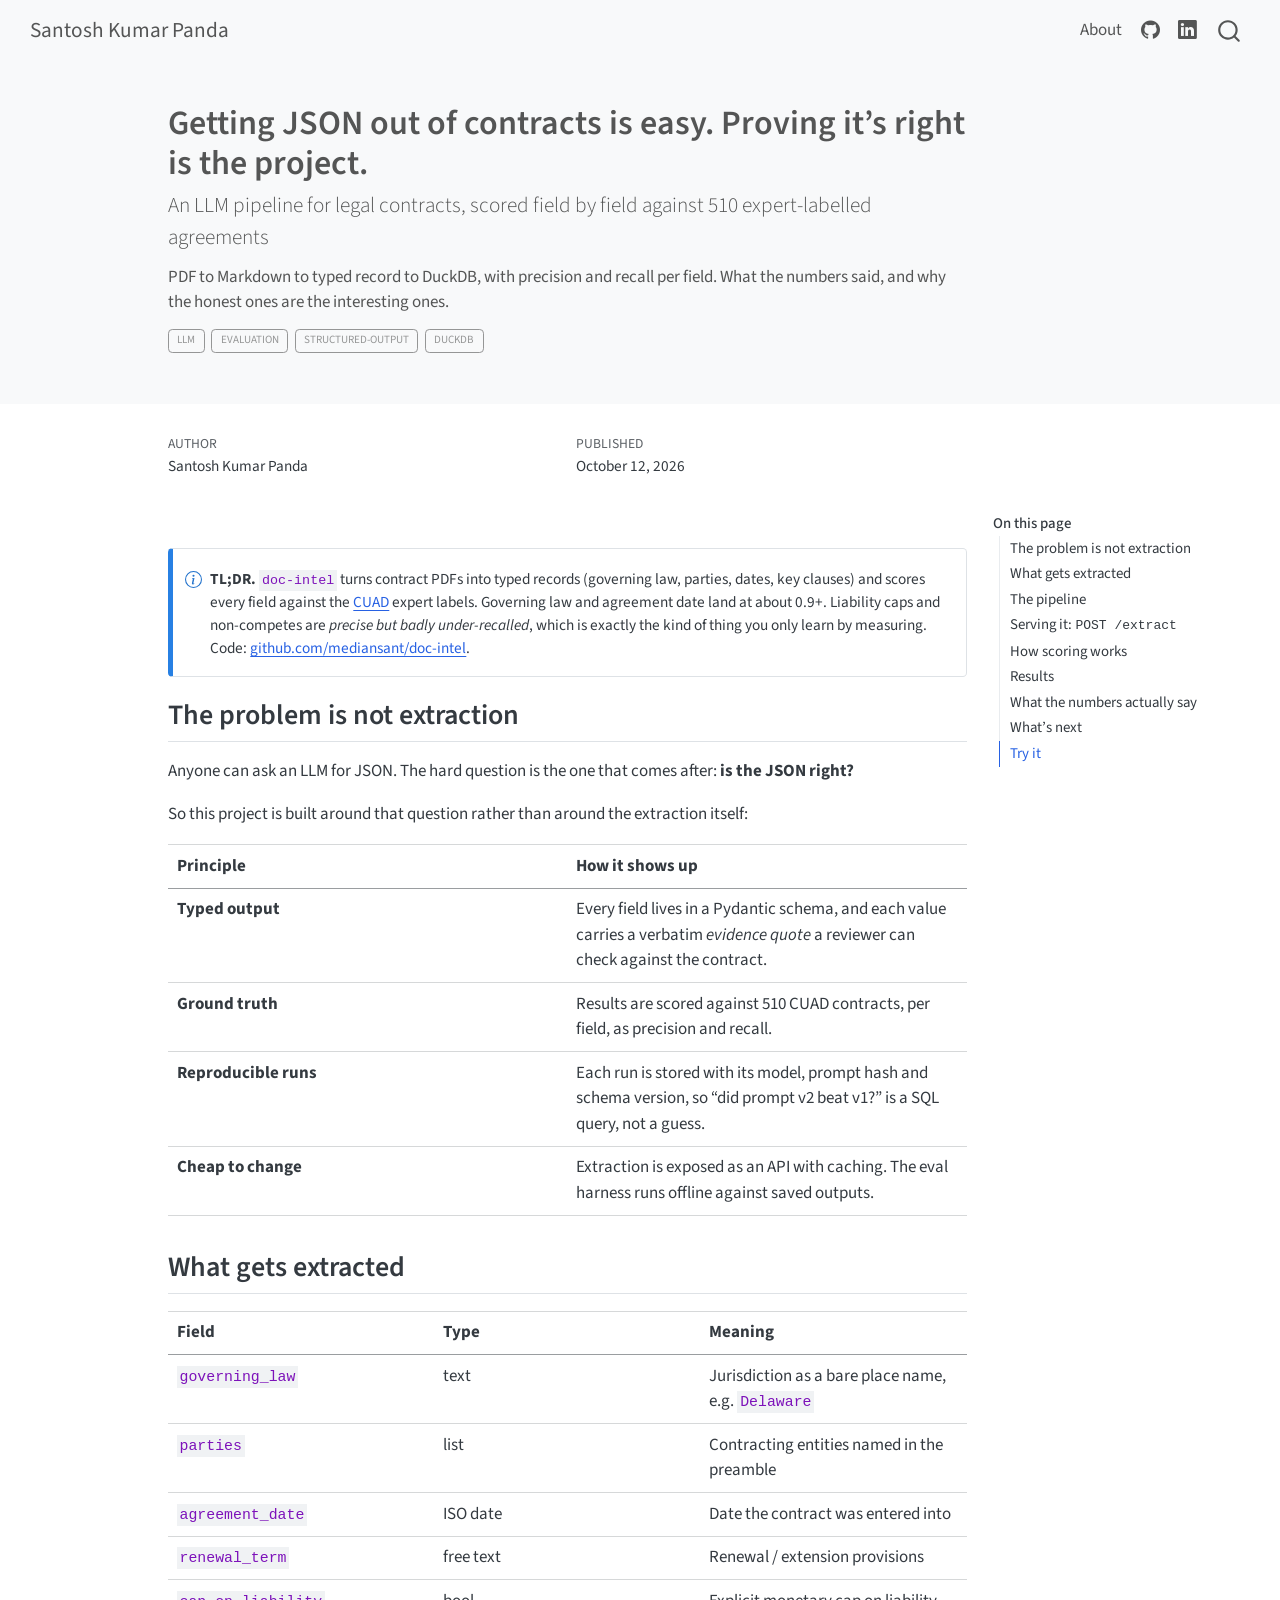
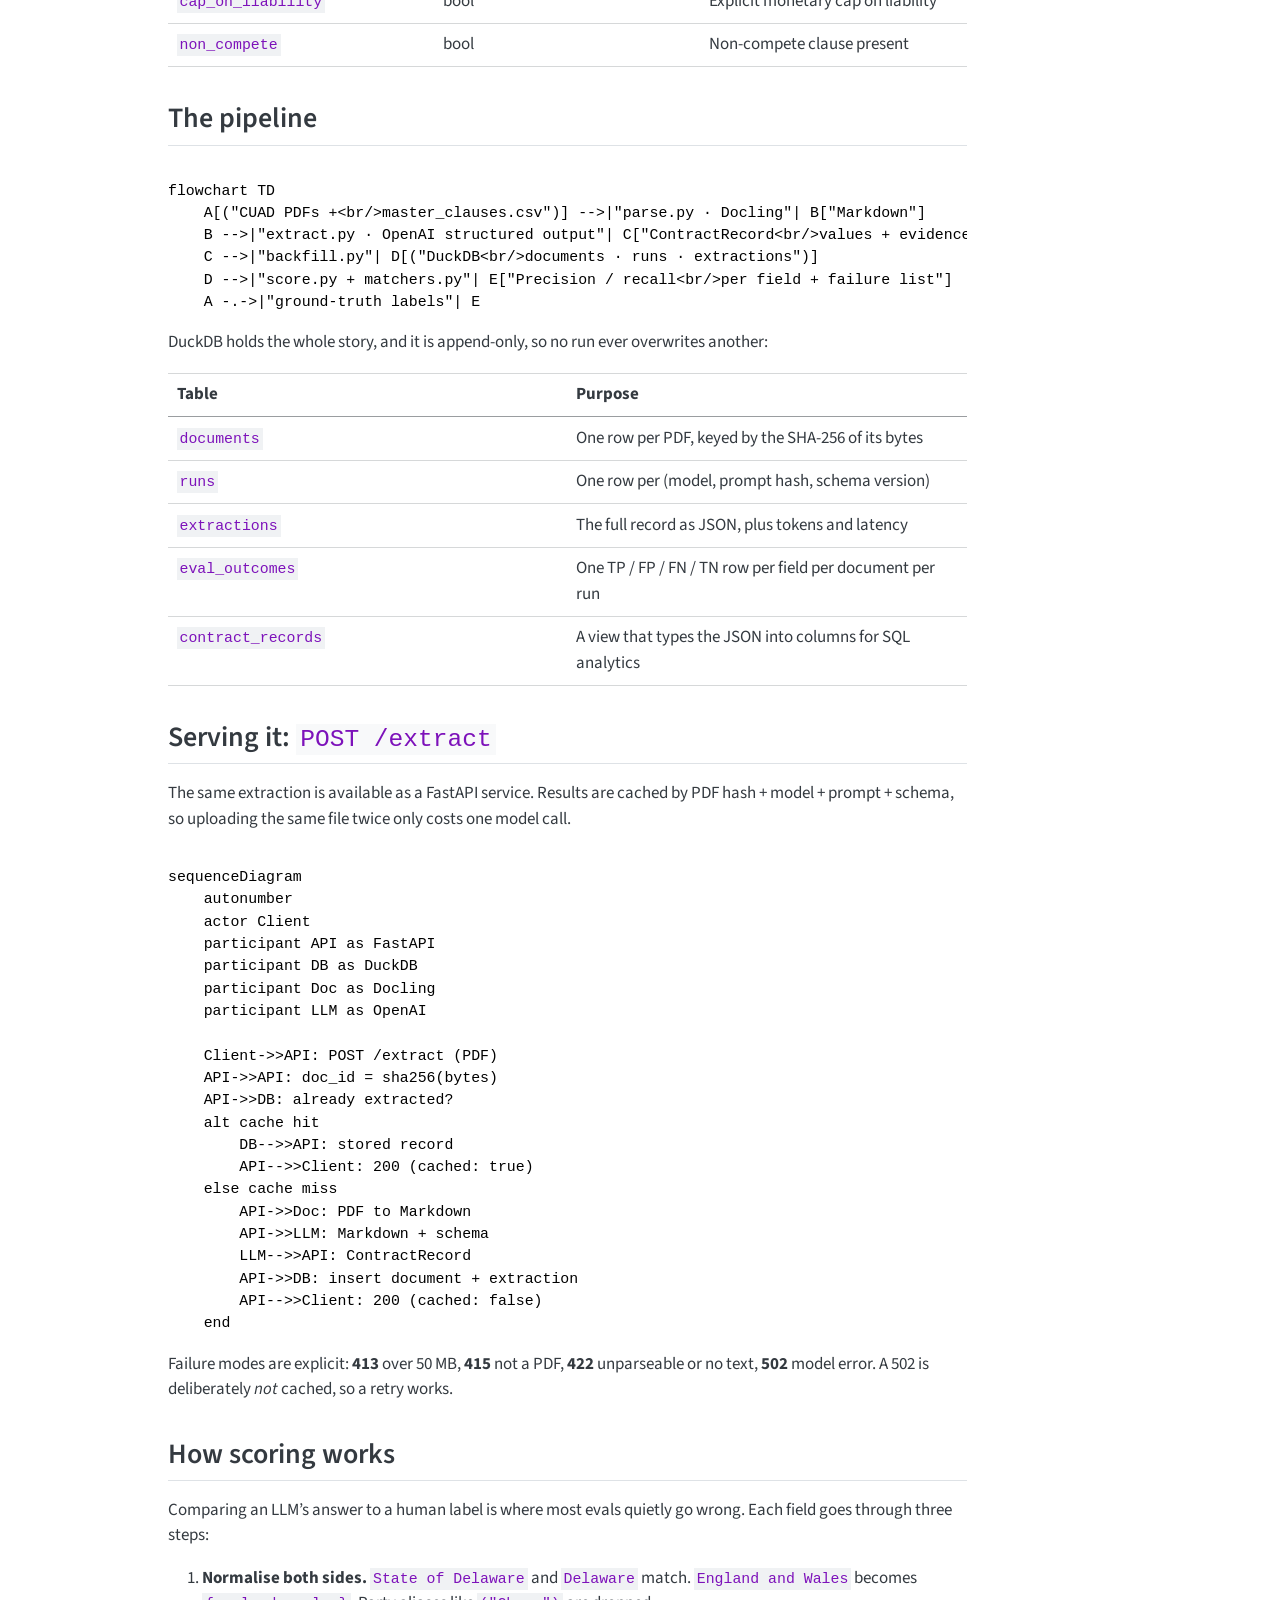
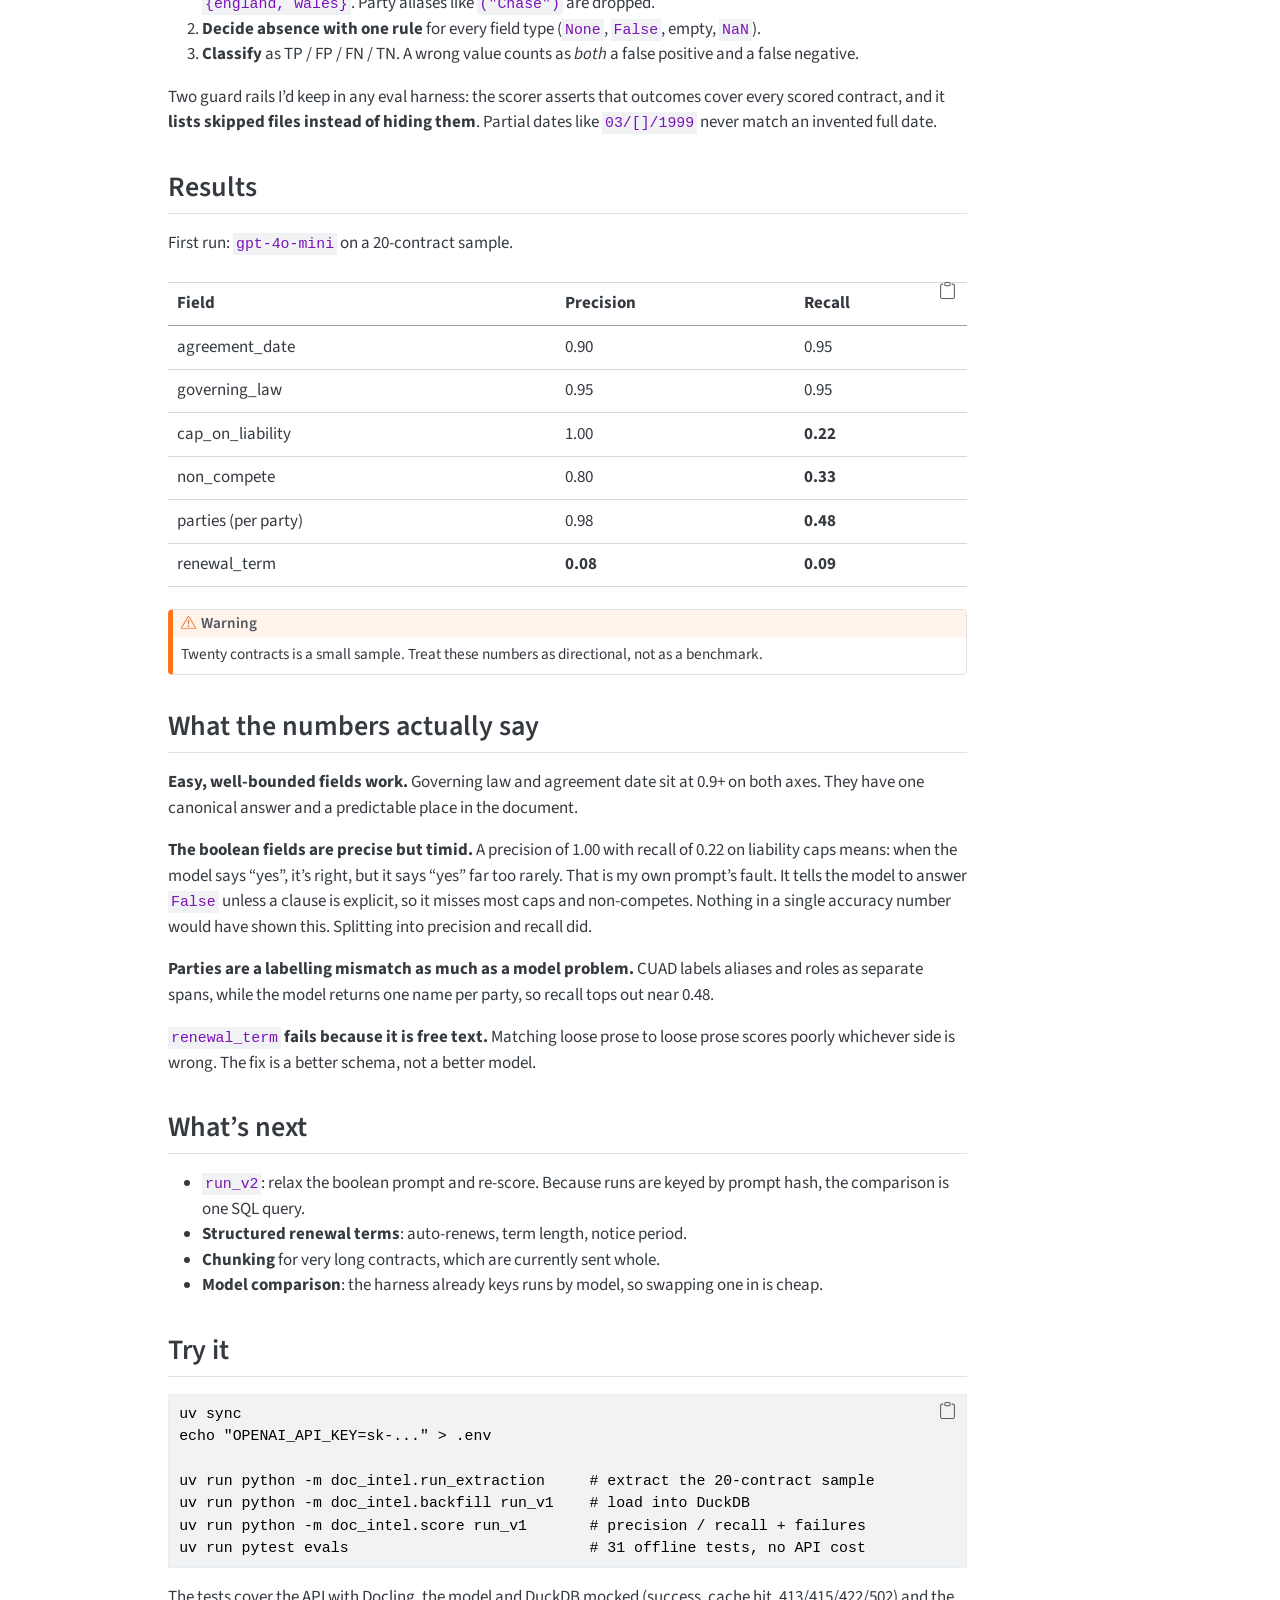
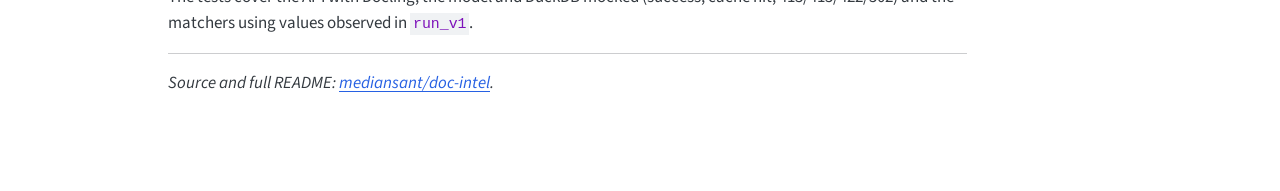
==== posts/doc-intel-contract-extraction/index.html @ 03c17d7b "Built site for gh-pages" ====
<!DOCTYPE html>
<html xmlns="http://www.w3.org/1999/xhtml" lang="en" xml:lang="en"><head>

<meta charset="utf-8">
<meta name="generator" content="quarto-1.10.19">

<meta name="viewport" content="width=device-width, initial-scale=1.0, user-scalable=yes">

<meta name="author" content="Santosh Kumar Panda">
<meta name="dcterms.date" content="2026-10-12">
<meta name="description" content="PDF to Markdown to typed record to DuckDB, with precision and recall per field. What the numbers said, and why the honest ones are the interesting ones.">

<title>Getting JSON out of contracts is easy. Proving it’s right is the project. – Santosh Kumar Panda</title>
<style>
/* Default styles provided by pandoc.
** See https://pandoc.org/MANUAL.html#variables-for-html for config info.
*/
span.smallcaps{font-variant: small-caps;}
div.columns{display: flex; gap: 1.5em;}
div.column{flex: auto;}
@media screen {
div.columns{gap: min(4vw, 1.5em);}
div.column{overflow-x: auto;}
}
div.hanging-indent{margin-left: 1.5em; text-indent: -1.5em;}
ul.task-list{list-style: none;}
ul.task-list li input[type="checkbox"] {
  width: 0.8em;
  margin: 0 0.8em 0.2em -1em; /* quarto-specific, see https://github.com/quarto-dev/quarto-cli/issues/4556 */ 
  vertical-align: middle;
}
/* CSS for syntax highlighting */
html { -webkit-text-size-adjust: 100%; }
pre > code.sourceCode { white-space: pre; position: relative; }
pre > code.sourceCode > span { display: inline-block; line-height: 1.25; }
pre > code.sourceCode > span:empty { height: 1.2em; }
.sourceCode { overflow: visible; }
code.sourceCode > span { color: inherit; text-decoration: inherit; }
div.sourceCode { margin: 1em 0; }
pre.sourceCode { margin: 0; }
@media screen {
div.sourceCode { overflow: auto; }
}
@media print {
pre > code.sourceCode { white-space: pre-wrap; }
pre > code.sourceCode > span { text-indent: -5em; padding-left: 5em; }
}
pre.numberSource code
  { counter-reset: source-line 0; }
pre.numberSource code > span
  { position: relative; left: -4em; counter-increment: source-line; }
pre.numberSource code > span > a:first-child::before
  { content: counter(source-line);
    position: relative; left: -1em; text-align: right; vertical-align: baseline;
    border: none; display: inline-block;
    -webkit-touch-callout: none; -webkit-user-select: none;
    -khtml-user-select: none; -moz-user-select: none;
    -ms-user-select: none; user-select: none;
    padding: 0 4px; width: 4em;
  }
pre.numberSource { margin-left: 3em;  padding-left: 4px; }
div.sourceCode
  {   }
@media screen {
pre > code.sourceCode > span > a:first-child::before { text-decoration: underline; }
}
</style>


<script src="../../site_libs/quarto-nav/quarto-nav.js"></script>
<script src="../../site_libs/quarto-nav/headroom.min.js"></script>
<script src="../../site_libs/clipboard/clipboard.min.js"></script>
<script src="../../site_libs/quarto-search/autocomplete.umd.js"></script>
<script src="../../site_libs/quarto-search/fuse.min.js"></script>
<script src="../../site_libs/quarto-search/quarto-search.js"></script>
<meta name="quarto:offset" content="../../">
<script src="../../site_libs/quarto-html/quarto.js" type="module"></script>
<script src="../../site_libs/quarto-html/tabsets/tabsets.js" type="module"></script>
<script src="../../site_libs/quarto-html/popper.min.js"></script>
<script src="../../site_libs/quarto-html/tippy.umd.min.js"></script>
<script src="../../site_libs/quarto-html/anchor.min.js"></script>
<link href="../../site_libs/quarto-html/tippy.css" rel="stylesheet">
<link href="../../site_libs/quarto-html/quarto-syntax-highlighting-bf27225e3a48a9273f3daa8f8e829971.css" rel="stylesheet" id="quarto-text-highlighting-styles">
<script src="../../site_libs/bootstrap/bootstrap.min.js"></script>
<link href="../../site_libs/bootstrap/bootstrap-icons.css" rel="stylesheet">
<link href="../../site_libs/bootstrap/bootstrap-f6e81f4864cb6d8b696b855696ff1c11.min.css" rel="stylesheet" append-hash="true" id="quarto-bootstrap" data-mode="light">
<script id="quarto-search-options" type="application/json">{
  "location": "navbar",
  "copy-button": false,
  "collapse-after": 3,
  "panel-placement": "end",
  "type": "overlay",
  "limit": 50,
  "keyboard-shortcut": [
    "f",
    "/",
    "s"
  ],
  "show-item-context": false,
  "language": {
    "search-no-results-text": "No results",
    "search-matching-documents-text": "matching documents",
    "search-copy-link-title": "Copy link to search",
    "search-hide-matches-text": "Hide additional matches",
    "search-more-match-text": "more match in this document",
    "search-more-matches-text": "more matches in this document",
    "search-clear-button-title": "Clear",
    "search-text-placeholder": "",
    "search-detached-cancel-button-title": "Cancel",
    "search-submit-button-title": "Submit",
    "search-label": "Search"
  }
}</script>
<script type="module" src="../../site_libs/quarto-ojs/quarto-ojs-runtime.js"></script>
<link href="../../site_libs/quarto-ojs/quarto-ojs.css" rel="stylesheet">
<script src="../../site_libs/quarto-diagram/mermaid.min.js"></script>
<script src="../../site_libs/quarto-diagram/mermaid-init.js"></script>
<link href="../../site_libs/quarto-diagram/mermaid.css" rel="stylesheet">


<link rel="stylesheet" href="../../styles.css">
<meta property="og:title" content="Getting JSON out of contracts is easy. Proving it’s right is the project. – Santosh Kumar Panda">
<meta property="og:description" content="PDF to Markdown to typed record to DuckDB, with precision and recall per field. What the numbers said, and why the honest ones are the interesting ones.">
<meta property="og:site_name" content="Santosh Kumar Panda">
</head>

<body class="nav-fixed quarto-light">

<div id="quarto-search-results"></div>
  <header id="quarto-header" class="headroom fixed-top quarto-banner">
    <nav class="navbar navbar-expand-lg " data-bs-theme="dark">
      <div class="navbar-container container-fluid">
      <div class="navbar-brand-container mx-auto">
    <a class="navbar-brand" href="../../index.html">
    <span class="navbar-title">Santosh Kumar Panda</span>
    </a>
  </div>
            <div id="quarto-search" class="" title="Search"></div>
          <button class="navbar-toggler" type="button" data-bs-toggle="collapse" data-bs-target="#navbarCollapse" aria-controls="navbarCollapse" role="menu" aria-expanded="false" aria-label="Toggle navigation" onclick="if (window.quartoToggleHeadroom) { window.quartoToggleHeadroom(); }">
  <span class="navbar-toggler-icon"></span>
</button>
          <div class="collapse navbar-collapse" id="navbarCollapse">
            <ul class="navbar-nav navbar-nav-scroll ms-auto">
  <li class="nav-item">
    <a class="nav-link" href="../../about.html"> 
<span class="menu-text">About</span></a>
  </li>  
  <li class="nav-item compact">
    <a class="nav-link" href="https://github.com/mediansant"> <i class="bi bi-github" role="img">
</i> 
<span class="menu-text"></span></a>
  </li>  
  <li class="nav-item compact">
    <a class="nav-link" href="https://www.linkedin.com/in/santosh015"> <i class="bi bi-linkedin" role="img">
</i> 
<span class="menu-text"></span></a>
  </li>  
</ul>
          </div> <!-- /navcollapse -->
            <div class="quarto-navbar-tools">
</div>
      </div> <!-- /container-fluid -->
    </nav>
</header>
<!-- content -->
<header id="title-block-header" class="quarto-title-block default page-columns page-full">
  <div class="quarto-title-banner page-columns page-full">
    <div class="quarto-title column-body">
      <h1 class="title">Getting JSON out of contracts is easy. Proving it’s right is the project.</h1>
            <p class="subtitle lead">An LLM pipeline for legal contracts, scored field by field against 510 expert-labelled agreements</p>
                  <div>
        <div class="description">
          PDF to Markdown to typed record to DuckDB, with precision and recall per field. What the numbers said, and why the honest ones are the interesting ones.
        </div>
      </div>
                          <div class="quarto-categories">
                <div class="quarto-category">LLM</div>
                <div class="quarto-category">evaluation</div>
                <div class="quarto-category">structured-output</div>
                <div class="quarto-category">DuckDB</div>
              </div>
                  </div>
  </div>
    
  
  <div class="quarto-title-meta">

      <div>
      <div class="quarto-title-meta-heading">Author</div>
      <div class="quarto-title-meta-contents">
               <p>Santosh Kumar Panda </p>
            </div>
    </div>
      
      <div>
      <div class="quarto-title-meta-heading">Published</div>
      <div class="quarto-title-meta-contents">
        <p class="date">October 12, 2026</p>
      </div>
    </div>
    
      
    </div>
    
  
  </header><div id="quarto-content" class="quarto-container page-columns page-rows-contents page-layout-article page-navbar">
<!-- sidebar -->
<!-- margin-sidebar -->
    <div id="quarto-margin-sidebar" class="sidebar margin-sidebar">
        <nav id="TOC" role="doc-toc" class="toc-active">
    <h2 id="toc-title">On this page</h2>
   
  <ul class="collapse">
  <li><a href="#the-problem-is-not-extraction" id="toc-the-problem-is-not-extraction" class="nav-link active" data-scroll-target="#the-problem-is-not-extraction">The problem is not extraction</a></li>
  <li><a href="#what-gets-extracted" id="toc-what-gets-extracted" class="nav-link" data-scroll-target="#what-gets-extracted">What gets extracted</a></li>
  <li><a href="#the-pipeline" id="toc-the-pipeline" class="nav-link" data-scroll-target="#the-pipeline">The pipeline</a></li>
  <li><a href="#serving-it-post-extract" id="toc-serving-it-post-extract" class="nav-link" data-scroll-target="#serving-it-post-extract">Serving it: <code>POST /extract</code></a></li>
  <li><a href="#how-scoring-works" id="toc-how-scoring-works" class="nav-link" data-scroll-target="#how-scoring-works">How scoring works</a></li>
  <li><a href="#results" id="toc-results" class="nav-link" data-scroll-target="#results">Results</a></li>
  <li><a href="#what-the-numbers-actually-say" id="toc-what-the-numbers-actually-say" class="nav-link" data-scroll-target="#what-the-numbers-actually-say">What the numbers actually say</a></li>
  <li><a href="#whats-next" id="toc-whats-next" class="nav-link" data-scroll-target="#whats-next">What’s next</a></li>
  <li><a href="#try-it" id="toc-try-it" class="nav-link" data-scroll-target="#try-it">Try it</a></li>
  </ul>
</nav>
    </div>
<!-- main -->
<main class="content quarto-banner-title-block" id="quarto-document-content">





<div class="callout callout-style-simple callout-note">
<div class="callout-body d-flex">
<div class="callout-icon-container">
<i class="callout-icon"></i>
</div>
<div class="callout-body-container">
<p><strong>TL;DR.</strong> <code>doc-intel</code> turns contract PDFs into typed records (governing law, parties, dates, key clauses) and scores every field against the <a href="https://www.atticusprojectai.org/cuad">CUAD</a> expert labels. Governing law and agreement date land at about 0.9+. Liability caps and non-competes are <em>precise but badly under-recalled</em>, which is exactly the kind of thing you only learn by measuring. Code: <a href="https://github.com/mediansant/doc-intel">github.com/mediansant/doc-intel</a>.</p>
</div>
</div>
</div>
<section id="the-problem-is-not-extraction" class="level2">
<h2 class="anchored" data-anchor-id="the-problem-is-not-extraction">The problem is not extraction</h2>
<p>Anyone can ask an LLM for JSON. The hard question is the one that comes after: <strong>is the JSON right?</strong></p>
<p>So this project is built around that question rather than around the extraction itself:</p>
<table class="caption-top table">
<colgroup>
<col style="width: 50%">
<col style="width: 50%">
</colgroup>
<thead>
<tr class="header">
<th>Principle</th>
<th>How it shows up</th>
</tr>
</thead>
<tbody>
<tr class="odd">
<td><strong>Typed output</strong></td>
<td>Every field lives in a Pydantic schema, and each value carries a verbatim <em>evidence quote</em> a reviewer can check against the contract.</td>
</tr>
<tr class="even">
<td><strong>Ground truth</strong></td>
<td>Results are scored against 510 CUAD contracts, per field, as precision and recall.</td>
</tr>
<tr class="odd">
<td><strong>Reproducible runs</strong></td>
<td>Each run is stored with its model, prompt hash and schema version, so “did prompt v2 beat v1?” is a SQL query, not a guess.</td>
</tr>
<tr class="even">
<td><strong>Cheap to change</strong></td>
<td>Extraction is exposed as an API with caching. The eval harness runs offline against saved outputs.</td>
</tr>
</tbody>
</table>
</section>
<section id="what-gets-extracted" class="level2">
<h2 class="anchored" data-anchor-id="what-gets-extracted">What gets extracted</h2>
<table class="caption-top table">
<colgroup>
<col style="width: 33%">
<col style="width: 33%">
<col style="width: 33%">
</colgroup>
<thead>
<tr class="header">
<th>Field</th>
<th>Type</th>
<th>Meaning</th>
</tr>
</thead>
<tbody>
<tr class="odd">
<td><code>governing_law</code></td>
<td>text</td>
<td>Jurisdiction as a bare place name, e.g.&nbsp;<code>Delaware</code></td>
</tr>
<tr class="even">
<td><code>parties</code></td>
<td>list</td>
<td>Contracting entities named in the preamble</td>
</tr>
<tr class="odd">
<td><code>agreement_date</code></td>
<td>ISO date</td>
<td>Date the contract was entered into</td>
</tr>
<tr class="even">
<td><code>renewal_term</code></td>
<td>free text</td>
<td>Renewal / extension provisions</td>
</tr>
<tr class="odd">
<td><code>cap_on_liability</code></td>
<td>bool</td>
<td>Explicit monetary cap on liability</td>
</tr>
<tr class="even">
<td><code>non_compete</code></td>
<td>bool</td>
<td>Non-compete clause present</td>
</tr>
</tbody>
</table>
</section>
<section id="the-pipeline" class="level2">
<h2 class="anchored" data-anchor-id="the-pipeline">The pipeline</h2>
<div class="cell" data-layout-align="default">
<div class="cell-output-display">
<div>
<p></p><figure class="figure"><p></p>
<div>
<pre class="mermaid mermaid-js">flowchart TD
    A[("CUAD PDFs +&lt;br/&gt;master_clauses.csv")] --&gt;|"parse.py · Docling"| B["Markdown"]
    B --&gt;|"extract.py · OpenAI structured output"| C["ContractRecord&lt;br/&gt;values + evidence"]
    C --&gt;|"backfill.py"| D[("DuckDB&lt;br/&gt;documents · runs · extractions")]
    D --&gt;|"score.py + matchers.py"| E["Precision / recall&lt;br/&gt;per field + failure list"]
    A -.-&gt;|"ground-truth labels"| E
</pre>
</div>
<p></p></figure><p></p>
</div>
</div>
</div>
<p>DuckDB holds the whole story, and it is append-only, so no run ever overwrites another:</p>
<table class="caption-top table">
<colgroup>
<col style="width: 50%">
<col style="width: 50%">
</colgroup>
<thead>
<tr class="header">
<th>Table</th>
<th>Purpose</th>
</tr>
</thead>
<tbody>
<tr class="odd">
<td><code>documents</code></td>
<td>One row per PDF, keyed by the SHA-256 of its bytes</td>
</tr>
<tr class="even">
<td><code>runs</code></td>
<td>One row per (model, prompt hash, schema version)</td>
</tr>
<tr class="odd">
<td><code>extractions</code></td>
<td>The full record as JSON, plus tokens and latency</td>
</tr>
<tr class="even">
<td><code>eval_outcomes</code></td>
<td>One TP / FP / FN / TN row per field per document per run</td>
</tr>
<tr class="odd">
<td><code>contract_records</code></td>
<td>A view that types the JSON into columns for SQL analytics</td>
</tr>
</tbody>
</table>
</section>
<section id="serving-it-post-extract" class="level2">
<h2 class="anchored" data-anchor-id="serving-it-post-extract">Serving it: <code>POST /extract</code></h2>
<p>The same extraction is available as a FastAPI service. Results are cached by PDF hash + model + prompt + schema, so uploading the same file twice only costs one model call.</p>
<div class="cell" data-layout-align="default">
<div class="cell-output-display">
<div>
<p></p><figure class="figure"><p></p>
<div>
<pre class="mermaid mermaid-js">sequenceDiagram
    autonumber
    actor Client
    participant API as FastAPI
    participant DB as DuckDB
    participant Doc as Docling
    participant LLM as OpenAI

    Client-&gt;&gt;API: POST /extract (PDF)
    API-&gt;&gt;API: doc_id = sha256(bytes)
    API-&gt;&gt;DB: already extracted?
    alt cache hit
        DB--&gt;&gt;API: stored record
        API--&gt;&gt;Client: 200 (cached: true)
    else cache miss
        API-&gt;&gt;Doc: PDF to Markdown
        API-&gt;&gt;LLM: Markdown + schema
        LLM--&gt;&gt;API: ContractRecord
        API-&gt;&gt;DB: insert document + extraction
        API--&gt;&gt;Client: 200 (cached: false)
    end
</pre>
</div>
<p></p></figure><p></p>
</div>
</div>
</div>
<p>Failure modes are explicit: <strong>413</strong> over 50 MB, <strong>415</strong> not a PDF, <strong>422</strong> unparseable or no text, <strong>502</strong> model error. A 502 is deliberately <em>not</em> cached, so a retry works.</p>
</section>
<section id="how-scoring-works" class="level2">
<h2 class="anchored" data-anchor-id="how-scoring-works">How scoring works</h2>
<p>Comparing an LLM’s answer to a human label is where most evals quietly go wrong. Each field goes through three steps:</p>
<ol type="1">
<li><strong>Normalise both sides.</strong> <code>State of Delaware</code> and <code>Delaware</code> match. <code>England and Wales</code> becomes <code>{england, wales}</code>. Party aliases like <code>("Chase")</code> are dropped.</li>
<li><strong>Decide absence with one rule</strong> for every field type (<code>None</code>, <code>False</code>, empty, <code>NaN</code>).</li>
<li><strong>Classify</strong> as TP / FP / FN / TN. A wrong value counts as <em>both</em> a false positive and a false negative.</li>
</ol>
<p>Two guard rails I’d keep in any eval harness: the scorer asserts that outcomes cover every scored contract, and it <strong>lists skipped files instead of hiding them</strong>. Partial dates like <code>03/[]/1999</code> never match an invented full date.</p>
</section>
<section id="results" class="level2">
<h2 class="anchored" data-anchor-id="results">Results</h2>
<p>First run: <code>gpt-4o-mini</code> on a 20-contract sample.</p>
<div class="cell">
<div class="code-copy-outer-scaffold"><div class="sourceCode cell-code hidden" id="cb1" data-startfrom="107" data-source-offset="-0"><pre class="sourceCode js code-with-copy"><code class="sourceCode javascript" style="counter-reset: source-line 106;"><span id="cb1-107"><a href="#cb1-107" aria-hidden="true" tabindex="-1"></a>data <span class="op">=</span> [</span>
<span id="cb1-108"><a href="#cb1-108" aria-hidden="true" tabindex="-1"></a>  {<span class="dt">field</span><span class="op">:</span> <span class="st">"agreement_date"</span><span class="op">,</span> <span class="dt">metric</span><span class="op">:</span> <span class="st">"Precision"</span><span class="op">,</span> <span class="dt">value</span><span class="op">:</span> <span class="fl">0.90</span>}<span class="op">,</span></span>
<span id="cb1-109"><a href="#cb1-109" aria-hidden="true" tabindex="-1"></a>  {<span class="dt">field</span><span class="op">:</span> <span class="st">"agreement_date"</span><span class="op">,</span> <span class="dt">metric</span><span class="op">:</span> <span class="st">"Recall"</span><span class="op">,</span> <span class="dt">value</span><span class="op">:</span> <span class="fl">0.95</span>}<span class="op">,</span></span>
<span id="cb1-110"><a href="#cb1-110" aria-hidden="true" tabindex="-1"></a>  {<span class="dt">field</span><span class="op">:</span> <span class="st">"governing_law"</span><span class="op">,</span> <span class="dt">metric</span><span class="op">:</span> <span class="st">"Precision"</span><span class="op">,</span> <span class="dt">value</span><span class="op">:</span> <span class="fl">0.95</span>}<span class="op">,</span></span>
<span id="cb1-111"><a href="#cb1-111" aria-hidden="true" tabindex="-1"></a>  {<span class="dt">field</span><span class="op">:</span> <span class="st">"governing_law"</span><span class="op">,</span> <span class="dt">metric</span><span class="op">:</span> <span class="st">"Recall"</span><span class="op">,</span> <span class="dt">value</span><span class="op">:</span> <span class="fl">0.95</span>}<span class="op">,</span></span>
<span id="cb1-112"><a href="#cb1-112" aria-hidden="true" tabindex="-1"></a>  {<span class="dt">field</span><span class="op">:</span> <span class="st">"cap_on_liability"</span><span class="op">,</span> <span class="dt">metric</span><span class="op">:</span> <span class="st">"Precision"</span><span class="op">,</span> <span class="dt">value</span><span class="op">:</span> <span class="fl">1.00</span>}<span class="op">,</span></span>
<span id="cb1-113"><a href="#cb1-113" aria-hidden="true" tabindex="-1"></a>  {<span class="dt">field</span><span class="op">:</span> <span class="st">"cap_on_liability"</span><span class="op">,</span> <span class="dt">metric</span><span class="op">:</span> <span class="st">"Recall"</span><span class="op">,</span> <span class="dt">value</span><span class="op">:</span> <span class="fl">0.22</span>}<span class="op">,</span></span>
<span id="cb1-114"><a href="#cb1-114" aria-hidden="true" tabindex="-1"></a>  {<span class="dt">field</span><span class="op">:</span> <span class="st">"non_compete"</span><span class="op">,</span> <span class="dt">metric</span><span class="op">:</span> <span class="st">"Precision"</span><span class="op">,</span> <span class="dt">value</span><span class="op">:</span> <span class="fl">0.80</span>}<span class="op">,</span></span>
<span id="cb1-115"><a href="#cb1-115" aria-hidden="true" tabindex="-1"></a>  {<span class="dt">field</span><span class="op">:</span> <span class="st">"non_compete"</span><span class="op">,</span> <span class="dt">metric</span><span class="op">:</span> <span class="st">"Recall"</span><span class="op">,</span> <span class="dt">value</span><span class="op">:</span> <span class="fl">0.33</span>}<span class="op">,</span></span>
<span id="cb1-116"><a href="#cb1-116" aria-hidden="true" tabindex="-1"></a>  {<span class="dt">field</span><span class="op">:</span> <span class="st">"parties (per party)"</span><span class="op">,</span> <span class="dt">metric</span><span class="op">:</span> <span class="st">"Precision"</span><span class="op">,</span> <span class="dt">value</span><span class="op">:</span> <span class="fl">0.98</span>}<span class="op">,</span></span>
<span id="cb1-117"><a href="#cb1-117" aria-hidden="true" tabindex="-1"></a>  {<span class="dt">field</span><span class="op">:</span> <span class="st">"parties (per party)"</span><span class="op">,</span> <span class="dt">metric</span><span class="op">:</span> <span class="st">"Recall"</span><span class="op">,</span> <span class="dt">value</span><span class="op">:</span> <span class="fl">0.48</span>}<span class="op">,</span></span>
<span id="cb1-118"><a href="#cb1-118" aria-hidden="true" tabindex="-1"></a>  {<span class="dt">field</span><span class="op">:</span> <span class="st">"renewal_term"</span><span class="op">,</span> <span class="dt">metric</span><span class="op">:</span> <span class="st">"Precision"</span><span class="op">,</span> <span class="dt">value</span><span class="op">:</span> <span class="fl">0.08</span>}<span class="op">,</span></span>
<span id="cb1-119"><a href="#cb1-119" aria-hidden="true" tabindex="-1"></a>  {<span class="dt">field</span><span class="op">:</span> <span class="st">"renewal_term"</span><span class="op">,</span> <span class="dt">metric</span><span class="op">:</span> <span class="st">"Recall"</span><span class="op">,</span> <span class="dt">value</span><span class="op">:</span> <span class="fl">0.09</span>}</span>
<span id="cb1-120"><a href="#cb1-120" aria-hidden="true" tabindex="-1"></a>]</span>
<span id="cb1-121"><a href="#cb1-121" aria-hidden="true" tabindex="-1"></a>Plot<span class="op">.</span><span class="fu">plot</span>({</span>
<span id="cb1-122"><a href="#cb1-122" aria-hidden="true" tabindex="-1"></a>  <span class="dt">marginLeft</span><span class="op">:</span> <span class="dv">130</span><span class="op">,</span></span>
<span id="cb1-123"><a href="#cb1-123" aria-hidden="true" tabindex="-1"></a>  <span class="dt">x</span><span class="op">:</span> {<span class="dt">domain</span><span class="op">:</span> [<span class="dv">0</span><span class="op">,</span> <span class="dv">1</span>]<span class="op">,</span> <span class="dt">grid</span><span class="op">:</span> <span class="kw">true</span><span class="op">,</span> <span class="dt">label</span><span class="op">:</span> <span class="st">"score"</span>}<span class="op">,</span></span>
<span id="cb1-124"><a href="#cb1-124" aria-hidden="true" tabindex="-1"></a>  <span class="dt">y</span><span class="op">:</span> {<span class="dt">label</span><span class="op">:</span> <span class="kw">null</span>}<span class="op">,</span></span>
<span id="cb1-125"><a href="#cb1-125" aria-hidden="true" tabindex="-1"></a>  <span class="dt">fy</span><span class="op">:</span> {<span class="dt">label</span><span class="op">:</span> <span class="kw">null</span><span class="op">,</span> <span class="dt">domain</span><span class="op">:</span> [<span class="op">...</span><span class="kw">new</span> <span class="bu">Set</span>(data<span class="op">.</span><span class="fu">map</span>(d <span class="kw">=&gt;</span> d<span class="op">.</span><span class="at">field</span>))]}<span class="op">,</span></span>
<span id="cb1-126"><a href="#cb1-126" aria-hidden="true" tabindex="-1"></a>  <span class="dt">color</span><span class="op">:</span> {<span class="dt">legend</span><span class="op">:</span> <span class="kw">true</span><span class="op">,</span> <span class="dt">domain</span><span class="op">:</span> [<span class="st">"Precision"</span><span class="op">,</span> <span class="st">"Recall"</span>]<span class="op">,</span> <span class="dt">range</span><span class="op">:</span> [<span class="st">"#1f6feb"</span><span class="op">,</span> <span class="st">"#f0883e"</span>]}<span class="op">,</span></span>
<span id="cb1-127"><a href="#cb1-127" aria-hidden="true" tabindex="-1"></a>  <span class="dt">marks</span><span class="op">:</span> [</span>
<span id="cb1-128"><a href="#cb1-128" aria-hidden="true" tabindex="-1"></a>    Plot<span class="op">.</span><span class="fu">barX</span>(data<span class="op">,</span> {<span class="dt">x</span><span class="op">:</span> <span class="st">"value"</span><span class="op">,</span> <span class="dt">fy</span><span class="op">:</span> <span class="st">"field"</span><span class="op">,</span> <span class="dt">y</span><span class="op">:</span> <span class="st">"metric"</span><span class="op">,</span> <span class="dt">fill</span><span class="op">:</span> <span class="st">"metric"</span><span class="op">,</span> <span class="dt">tip</span><span class="op">:</span> <span class="kw">true</span>})<span class="op">,</span></span>
<span id="cb1-129"><a href="#cb1-129" aria-hidden="true" tabindex="-1"></a>    Plot<span class="op">.</span><span class="fu">text</span>(data<span class="op">,</span> {<span class="dt">x</span><span class="op">:</span> <span class="st">"value"</span><span class="op">,</span> <span class="dt">fy</span><span class="op">:</span> <span class="st">"field"</span><span class="op">,</span> <span class="dt">y</span><span class="op">:</span> <span class="st">"metric"</span><span class="op">,</span> <span class="dt">text</span><span class="op">:</span> d <span class="kw">=&gt;</span> d<span class="op">.</span><span class="at">value</span><span class="op">.</span><span class="fu">toFixed</span>(<span class="dv">2</span>)<span class="op">,</span> <span class="dt">dx</span><span class="op">:</span> <span class="dv">14</span><span class="op">,</span> <span class="dt">fontSize</span><span class="op">:</span> <span class="dv">10</span>})<span class="op">,</span></span>
<span id="cb1-130"><a href="#cb1-130" aria-hidden="true" tabindex="-1"></a>    Plot<span class="op">.</span><span class="fu">ruleX</span>([<span class="dv">0</span>])</span>
<span id="cb1-131"><a href="#cb1-131" aria-hidden="true" tabindex="-1"></a>  ]</span>
<span id="cb1-132"><a href="#cb1-132" aria-hidden="true" tabindex="-1"></a>})</span></code></pre></div><button title="Copy to Clipboard" class="code-copy-button"><i class="bi"></i></button></div>
<div class="cell-output cell-output-display">
<div>
<div id="ojs-cell-1-1" data-nodetype="declaration">

</div>
</div>
</div>
<div class="cell-output cell-output-display">
<div>
<div id="ojs-cell-1-2" data-nodetype="expression">

</div>
</div>
</div>
</div>
<table class="caption-top table">
<thead>
<tr class="header">
<th>Field</th>
<th>Precision</th>
<th>Recall</th>
</tr>
</thead>
<tbody>
<tr class="odd">
<td>agreement_date</td>
<td>0.90</td>
<td>0.95</td>
</tr>
<tr class="even">
<td>governing_law</td>
<td>0.95</td>
<td>0.95</td>
</tr>
<tr class="odd">
<td>cap_on_liability</td>
<td>1.00</td>
<td><strong>0.22</strong></td>
</tr>
<tr class="even">
<td>non_compete</td>
<td>0.80</td>
<td><strong>0.33</strong></td>
</tr>
<tr class="odd">
<td>parties (per party)</td>
<td>0.98</td>
<td><strong>0.48</strong></td>
</tr>
<tr class="even">
<td>renewal_term</td>
<td><strong>0.08</strong></td>
<td><strong>0.09</strong></td>
</tr>
</tbody>
</table>
<div class="callout callout-style-default callout-warning callout-titled">
<div class="callout-header d-flex align-content-center">
<div class="callout-icon-container">
<i class="callout-icon"></i>
</div>
<div class="callout-title-container flex-fill">
Warning
</div>
</div>
<div class="callout-body-container callout-body">
<p>Twenty contracts is a small sample. Treat these numbers as directional, not as a benchmark.</p>
</div>
</div>
</section>
<section id="what-the-numbers-actually-say" class="level2">
<h2 class="anchored" data-anchor-id="what-the-numbers-actually-say">What the numbers actually say</h2>
<p><strong>Easy, well-bounded fields work.</strong> Governing law and agreement date sit at 0.9+ on both axes. They have one canonical answer and a predictable place in the document.</p>
<p><strong>The boolean fields are precise but timid.</strong> A precision of 1.00 with recall of 0.22 on liability caps means: when the model says “yes”, it’s right, but it says “yes” far too rarely. That is my own prompt’s fault. It tells the model to answer <code>False</code> unless a clause is explicit, so it misses most caps and non-competes. Nothing in a single accuracy number would have shown this. Splitting into precision and recall did.</p>
<p><strong>Parties are a labelling mismatch as much as a model problem.</strong> CUAD labels aliases and roles as separate spans, while the model returns one name per party, so recall tops out near 0.48.</p>
<p><strong><code>renewal_term</code> fails because it is free text.</strong> Matching loose prose to loose prose scores poorly whichever side is wrong. The fix is a better schema, not a better model.</p>
</section>
<section id="whats-next" class="level2">
<h2 class="anchored" data-anchor-id="whats-next">What’s next</h2>
<ul>
<li><strong><code>run_v2</code></strong>: relax the boolean prompt and re-score. Because runs are keyed by prompt hash, the comparison is one SQL query.</li>
<li><strong>Structured renewal terms</strong>: auto-renews, term length, notice period.</li>
<li><strong>Chunking</strong> for very long contracts, which are currently sent whole.</li>
<li><strong>Model comparison</strong>: the harness already keys runs by model, so swapping one in is cheap.</li>
</ul>
</section>
<section id="try-it" class="level2">
<h2 class="anchored" data-anchor-id="try-it">Try it</h2>
<div class="code-copy-outer-scaffold"><div class="sourceCode" id="cb2"><pre class="sourceCode bash code-with-copy"><code class="sourceCode bash"><span id="cb2-1"><a href="#cb2-1" aria-hidden="true" tabindex="-1"></a><span class="ex">uv</span> sync</span>
<span id="cb2-2"><a href="#cb2-2" aria-hidden="true" tabindex="-1"></a><span class="bu">echo</span> <span class="st">"OPENAI_API_KEY=sk-..."</span> <span class="op">&gt;</span> .env</span>
<span id="cb2-3"><a href="#cb2-3" aria-hidden="true" tabindex="-1"></a></span>
<span id="cb2-4"><a href="#cb2-4" aria-hidden="true" tabindex="-1"></a><span class="ex">uv</span> run python <span class="at">-m</span> doc_intel.run_extraction     <span class="co"># extract the 20-contract sample</span></span>
<span id="cb2-5"><a href="#cb2-5" aria-hidden="true" tabindex="-1"></a><span class="ex">uv</span> run python <span class="at">-m</span> doc_intel.backfill run_v1    <span class="co"># load into DuckDB</span></span>
<span id="cb2-6"><a href="#cb2-6" aria-hidden="true" tabindex="-1"></a><span class="ex">uv</span> run python <span class="at">-m</span> doc_intel.score run_v1       <span class="co"># precision / recall + failures</span></span>
<span id="cb2-7"><a href="#cb2-7" aria-hidden="true" tabindex="-1"></a><span class="ex">uv</span> run pytest evals                           <span class="co"># 31 offline tests, no API cost</span></span></code></pre></div><button title="Copy to Clipboard" class="code-copy-button"><i class="bi"></i></button></div>
<p>The tests cover the API with Docling, the model and DuckDB mocked (success, cache hit, 413/415/422/502) and the matchers using values observed in <code>run_v1</code>.</p>
<hr>
<p><em>Source and full README: <a href="https://github.com/mediansant/doc-intel">mediansant/doc-intel</a>.</em></p>


</section>

</main> <!-- /main -->
<script type="ojs-module-contents">
[base64]
</script>
<script type="module">
if (window.location.protocol === "file:") { alert("The OJS runtime does not work with file:// URLs. Please use a web server to view this document."); }
window._ojs.paths.runtimeToDoc = "../../posts/doc-intel-contract-extraction";
window._ojs.paths.runtimeToRoot = "../..";
window._ojs.paths.docToRoot = "../..";
window._ojs.selfContained = false;
window._ojs.runtime.interpretFromScriptTags();
</script>
<script id="quarto-html-after-body" type="application/javascript">
  window.document.addEventListener("DOMContentLoaded", function (event) {
    const icon = "";
    const anchorJS = new window.AnchorJS();
    anchorJS.options = {
      placement: 'right',
      icon: icon
    };
    anchorJS.add('.anchored');
    const isCodeAnnotation = (el) => {
      for (const clz of el.classList) {
        if (clz.startsWith('code-annotation-')) {                     
          return true;
        }
      }
      return false;
    }
    const onCopySuccess = function(e) {
      // button target
      const button = e.trigger;
      // don't keep focus
      button.blur();
      // flash "checked"
      button.classList.add('code-copy-button-checked');
      var currentTitle = button.getAttribute("title");
      button.setAttribute("title", "Copied!");
      let tooltip;
      if (window.bootstrap) {
        button.setAttribute("data-bs-toggle", "tooltip");
        button.setAttribute("data-bs-placement", "left");
        button.setAttribute("data-bs-title", "Copied!");
        tooltip = new bootstrap.Tooltip(button, 
          { trigger: "manual", 
            customClass: "code-copy-button-tooltip",
            offset: [0, -8]});
        tooltip.show();    
      }
      setTimeout(function() {
        if (tooltip) {
          tooltip.hide();
          button.removeAttribute("data-bs-title");
          button.removeAttribute("data-bs-toggle");
          button.removeAttribute("data-bs-placement");
        }
        button.setAttribute("title", currentTitle);
        button.classList.remove('code-copy-button-checked');
      }, 1000);
      // clear code selection
      e.clearSelection();
    }
    const getTextToCopy = function(trigger) {
      const outerScaffold = trigger.parentElement.cloneNode(true);
      const codeEl = outerScaffold.querySelector('code');
      for (const childEl of codeEl.children) {
        if (isCodeAnnotation(childEl)) {
          childEl.remove();
        }
      }
      return codeEl.innerText;
    }
    const clipboard = new window.ClipboardJS('.code-copy-button:not([data-in-quarto-modal])', {
      text: getTextToCopy
    });
    clipboard.on('success', onCopySuccess);
    if (window.document.getElementById('quarto-embedded-source-code-modal')) {
      const clipboardModal = new window.ClipboardJS('.code-copy-button[data-in-quarto-modal]', {
        text: getTextToCopy,
        container: window.document.getElementById('quarto-embedded-source-code-modal')
      });
      clipboardModal.on('success', onCopySuccess);
    }
      var localhostRegex = new RegExp(/^(?:http|https):\/\/localhost\:?[0-9]*\//);
      var mailtoRegex = new RegExp(/^mailto:/);
        var filterRegex = new RegExp("https:\/\/mediansant\.github\.io\/myblog\/");
      var isInternal = (href) => {
          return filterRegex.test(href) || localhostRegex.test(href) || mailtoRegex.test(href);
      }
      // Inspect non-navigation links and adorn them if external
     var links = window.document.querySelectorAll('a[href]:not(.nav-link):not(.navbar-brand):not(.toc-action):not(.sidebar-link):not(.sidebar-item-toggle):not(.pagination-link):not(.no-external):not([aria-hidden]):not(.dropdown-item):not(.quarto-navigation-tool):not(.about-link)');
      for (var i=0; i<links.length; i++) {
        const link = links[i];
        if (!isInternal(link.href)) {
          // undo the damage that might have been done by quarto-nav.js in the case of
          // links that we want to consider external
          if (link.dataset.originalHref !== undefined) {
            link.href = link.dataset.originalHref;
          }
        }
      }
    function tippyHover(el, contentFn, onTriggerFn, onUntriggerFn) {
      const config = {
        allowHTML: true,
        maxWidth: 500,
        delay: 100,
        arrow: false,
        appendTo: function(el) {
            return el.parentElement;
        },
        interactive: true,
        interactiveBorder: 10,
        theme: 'quarto',
        placement: 'bottom-start',
      };
      if (contentFn) {
        config.content = contentFn;
      }
      if (onTriggerFn) {
        config.onTrigger = onTriggerFn;
      }
      if (onUntriggerFn) {
        config.onUntrigger = onUntriggerFn;
      }
      window.tippy(el, config); 
    }
    const noterefs = window.document.querySelectorAll('a[role="doc-noteref"]');
    for (var i=0; i<noterefs.length; i++) {
      const ref = noterefs[i];
      tippyHover(ref, function() {
        // use id or data attribute instead here
        let href = ref.getAttribute('data-footnote-href') || ref.getAttribute('href');
        try { href = new URL(href).hash; } catch {}
        const id = href.replace(/^#\/?/, "");
        const note = window.document.getElementById(id);
        if (note) {
          return note.innerHTML;
        } else {
          return "";
        }
      });
    }
    const xrefs = window.document.querySelectorAll('a.quarto-xref');
    const processXRef = (id, note) => {
      // Strip column container classes
      const stripColumnClz = (el) => {
        el.classList.remove("page-full", "page-columns");
        if (el.children) {
          for (const child of el.children) {
            stripColumnClz(child);
          }
        }
      }
      stripColumnClz(note)
      if (id === null || id.startsWith('sec-')) {
        // Special case sections, only their first couple elements
        const container = document.createElement("div");
        if (note.children && note.children.length > 2) {
          container.appendChild(note.children[0].cloneNode(true));
          for (let i = 1; i < note.children.length; i++) {
            const child = note.children[i];
            if (child.tagName === "P" && child.innerText === "") {
              continue;
            } else {
              container.appendChild(child.cloneNode(true));
              break;
            }
          }
          if (window.Quarto?.typesetMath) {
            window.Quarto.typesetMath(container);
          }
          return container.innerHTML
        } else {
          if (window.Quarto?.typesetMath) {
            window.Quarto.typesetMath(note);
          }
          return note.innerHTML;
        }
      } else {
        // Remove any anchor links if they are present
        const anchorLink = note.querySelector('a.anchorjs-link');
        if (anchorLink) {
          anchorLink.remove();
        }
        if (window.Quarto?.typesetMath) {
          window.Quarto.typesetMath(note);
        }
        if (note.classList.contains("callout")) {
          return note.outerHTML;
        } else {
          return note.innerHTML;
        }
      }
    }
    for (var i=0; i<xrefs.length; i++) {
      const xref = xrefs[i];
      tippyHover(xref, undefined, function(instance) {
        instance.disable();
        let url = xref.getAttribute('href');
        let hash = undefined; 
        if (url.startsWith('#')) {
          hash = url;
        } else {
          try { hash = new URL(url).hash; } catch {}
        }
        if (hash) {
          const id = hash.replace(/^#\/?/, "");
          const note = window.document.getElementById(id);
          if (note !== null) {
            try {
              const html = processXRef(id, note.cloneNode(true));
              instance.setContent(html);
            } finally {
              instance.enable();
              instance.show();
            }
          } else {
            // See if we can fetch this
            fetch(url.split('#')[0])
            .then(res => res.text())
            .then(html => {
              const parser = new DOMParser();
              const htmlDoc = parser.parseFromString(html, "text/html");
              const note = htmlDoc.getElementById(id);
              if (note !== null) {
                const html = processXRef(id, note);
                instance.setContent(html);
              } 
            }).finally(() => {
              instance.enable();
              instance.show();
            });
          }
        } else {
          // See if we can fetch a full url (with no hash to target)
          // This is a special case and we should probably do some content thinning / targeting
          fetch(url)
          .then(res => res.text())
          .then(html => {
            const parser = new DOMParser();
            const htmlDoc = parser.parseFromString(html, "text/html");
            const note = htmlDoc.querySelector('main.content');
            if (note !== null) {
              // This should only happen for chapter cross references
              // (since there is no id in the URL)
              // remove the first header
              if (note.children.length > 0 && note.children[0].tagName === "HEADER") {
                note.children[0].remove();
              }
              const html = processXRef(null, note);
              instance.setContent(html);
            } 
          }).finally(() => {
            instance.enable();
            instance.show();
          });
        }
      }, function(instance) {
      });
    }
        let selectedAnnoteEl;
        const selectorForAnnotation = ( cell, annotation) => {
          let cellAttr = 'data-code-cell="' + cell + '"';
          let lineAttr = 'data-code-annotation="' +  annotation + '"';
          const selector = 'span[' + cellAttr + '][' + lineAttr + ']';
          return selector;
        }
        const selectCodeLines = (annoteEl) => {
          const doc = window.document;
          const targetCell = annoteEl.getAttribute("data-target-cell");
          const targetAnnotation = annoteEl.getAttribute("data-target-annotation");
          const annoteSpan = window.document.querySelector(selectorForAnnotation(targetCell, targetAnnotation));
          const lines = annoteSpan.getAttribute("data-code-lines").split(",");
          const lineIds = lines.map((line) => {
            return targetCell + "-" + line;
          })
          let top = null;
          let height = null;
          let parent = null;
          if (lineIds.length > 0) {
              //compute the position of the single el (top and bottom and make a div)
              const el = window.document.getElementById(lineIds[0]);
              top = el.offsetTop;
              height = el.offsetHeight;
              parent = el.parentElement.parentElement;
            if (lineIds.length > 1) {
              const lastEl = window.document.getElementById(lineIds[lineIds.length - 1]);
              const bottom = lastEl.offsetTop + lastEl.offsetHeight;
              height = bottom - top;
            }
            if (top !== null && height !== null && parent !== null) {
              // cook up a div (if necessary) and position it 
              let div = window.document.getElementById("code-annotation-line-highlight");
              if (div === null) {
                div = window.document.createElement("div");
                div.setAttribute("id", "code-annotation-line-highlight");
                div.style.position = 'absolute';
                parent.appendChild(div);
              }
              div.style.top = top - 2 + "px";
              div.style.height = height + 4 + "px";
              div.style.left = 0;
              let gutterDiv = window.document.getElementById("code-annotation-line-highlight-gutter");
              if (gutterDiv === null) {
                gutterDiv = window.document.createElement("div");
                gutterDiv.setAttribute("id", "code-annotation-line-highlight-gutter");
                gutterDiv.style.position = 'absolute';
                const codeCell = window.document.getElementById(targetCell);
                const gutter = codeCell.querySelector('.code-annotation-gutter');
                gutter.appendChild(gutterDiv);
              }
              gutterDiv.style.top = top - 2 + "px";
              gutterDiv.style.height = height + 4 + "px";
            }
            selectedAnnoteEl = annoteEl;
          }
        };
        const unselectCodeLines = () => {
          const elementsIds = ["code-annotation-line-highlight", "code-annotation-line-highlight-gutter"];
          elementsIds.forEach((elId) => {
            const div = window.document.getElementById(elId);
            if (div) {
              div.remove();
            }
          });
          selectedAnnoteEl = undefined;
        };
          // Handle positioning of the toggle
      window.addEventListener(
        "resize",
        throttle(() => {
          elRect = undefined;
          if (selectedAnnoteEl) {
            selectCodeLines(selectedAnnoteEl);
          }
        }, 10)
      );
      function throttle(fn, ms) {
      let throttle = false;
      let timer;
        return (...args) => {
          if(!throttle) { // first call gets through
              fn.apply(this, args);
              throttle = true;
          } else { // all the others get throttled
              if(timer) clearTimeout(timer); // cancel #2
              timer = setTimeout(() => {
                fn.apply(this, args);
                timer = throttle = false;
              }, ms);
          }
        };
      }
        // Attach click handler to the DT
        const annoteDls = window.document.querySelectorAll('dt[data-target-cell]');
        for (const annoteDlNode of annoteDls) {
          annoteDlNode.addEventListener('click', (event) => {
            const clickedEl = event.target;
            if (clickedEl !== selectedAnnoteEl) {
              unselectCodeLines();
              const activeEl = window.document.querySelector('dt[data-target-cell].code-annotation-active');
              if (activeEl) {
                activeEl.classList.remove('code-annotation-active');
              }
              selectCodeLines(clickedEl);
              clickedEl.classList.add('code-annotation-active');
            } else {
              // Unselect the line
              unselectCodeLines();
              clickedEl.classList.remove('code-annotation-active');
            }
          });
        }
    const findCites = (el) => {
      const parentEl = el.parentElement;
      if (parentEl) {
        const cites = parentEl.dataset.cites;
        if (cites) {
          return {
            el,
            cites: cites.split(' ')
          };
        } else {
          return findCites(el.parentElement)
        }
      } else {
        return undefined;
      }
    };
    var bibliorefs = window.document.querySelectorAll('a[role="doc-biblioref"]');
    for (var i=0; i<bibliorefs.length; i++) {
      const ref = bibliorefs[i];
      const citeInfo = findCites(ref);
      if (citeInfo) {
        tippyHover(citeInfo.el, function() {
          var popup = window.document.createElement('div');
          citeInfo.cites.forEach(function(cite) {
            var citeDiv = window.document.createElement('div');
            citeDiv.classList.add('hanging-indent');
            citeDiv.classList.add('csl-entry');
            var biblioDiv = window.document.getElementById('ref-' + cite);
            if (biblioDiv) {
              citeDiv.innerHTML = biblioDiv.innerHTML;
            }
            popup.appendChild(citeDiv);
          });
          return popup.innerHTML;
        });
      }
    }
  });
  </script>
</div> <!-- /content -->




</body></html>
---- site_libs/quarto-html/tippy.css ----
.tippy-box[data-animation=fade][data-state=hidden]{opacity:0}[data-tippy-root]{max-width:calc(100vw - 10px)}.tippy-box{position:relative;background-color:#333;color:#fff;border-radius:4px;font-size:14px;line-height:1.4;white-space:normal;outline:0;transition-property:transform,visibility,opacity}.tippy-box[data-placement^=top]>.tippy-arrow{bottom:0}.tippy-box[data-placement^=top]>.tippy-arrow:before{bottom:-7px;left:0;border-width:8px 8px 0;border-top-color:initial;transform-origin:center top}.tippy-box[data-placement^=bottom]>.tippy-arrow{top:0}.tippy-box[data-placement^=bottom]>.tippy-arrow:before{top:-7px;left:0;border-width:0 8px 8px;border-bottom-color:initial;transform-origin:center bottom}.tippy-box[data-placement^=left]>.tippy-arrow{right:0}.tippy-box[data-placement^=left]>.tippy-arrow:before{border-width:8px 0 8px 8px;border-left-color:initial;right:-7px;transform-origin:center left}.tippy-box[data-placement^=right]>.tippy-arrow{left:0}.tippy-box[data-placement^=right]>.tippy-arrow:before{left:-7px;border-width:8px 8px 8px 0;border-right-color:initial;transform-origin:center right}.tippy-box[data-inertia][data-state=visible]{transition-timing-function:cubic-bezier(.54,1.5,.38,1.11)}.tippy-arrow{width:16px;height:16px;color:#333}.tippy-arrow:before{content:"";position:absolute;border-color:transparent;border-style:solid}.tippy-content{position:relative;padding:5px 9px;z-index:1}
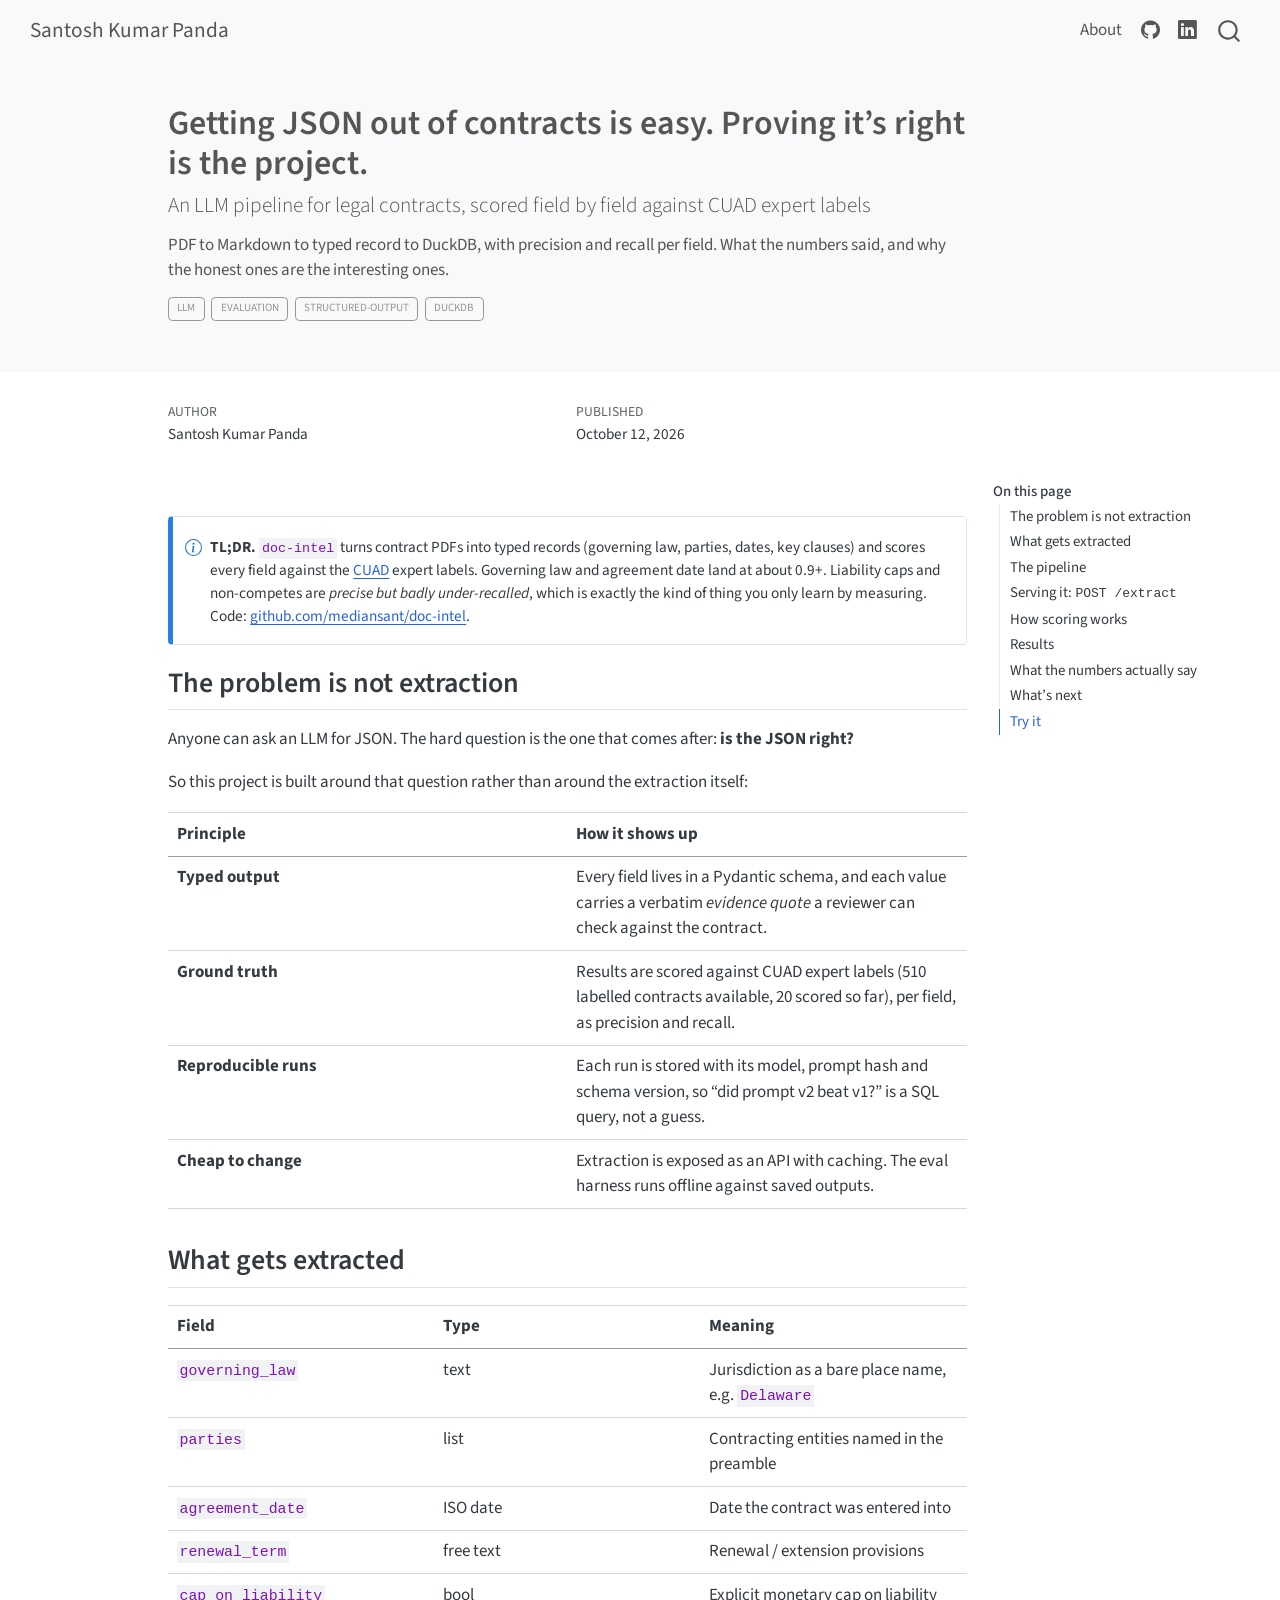
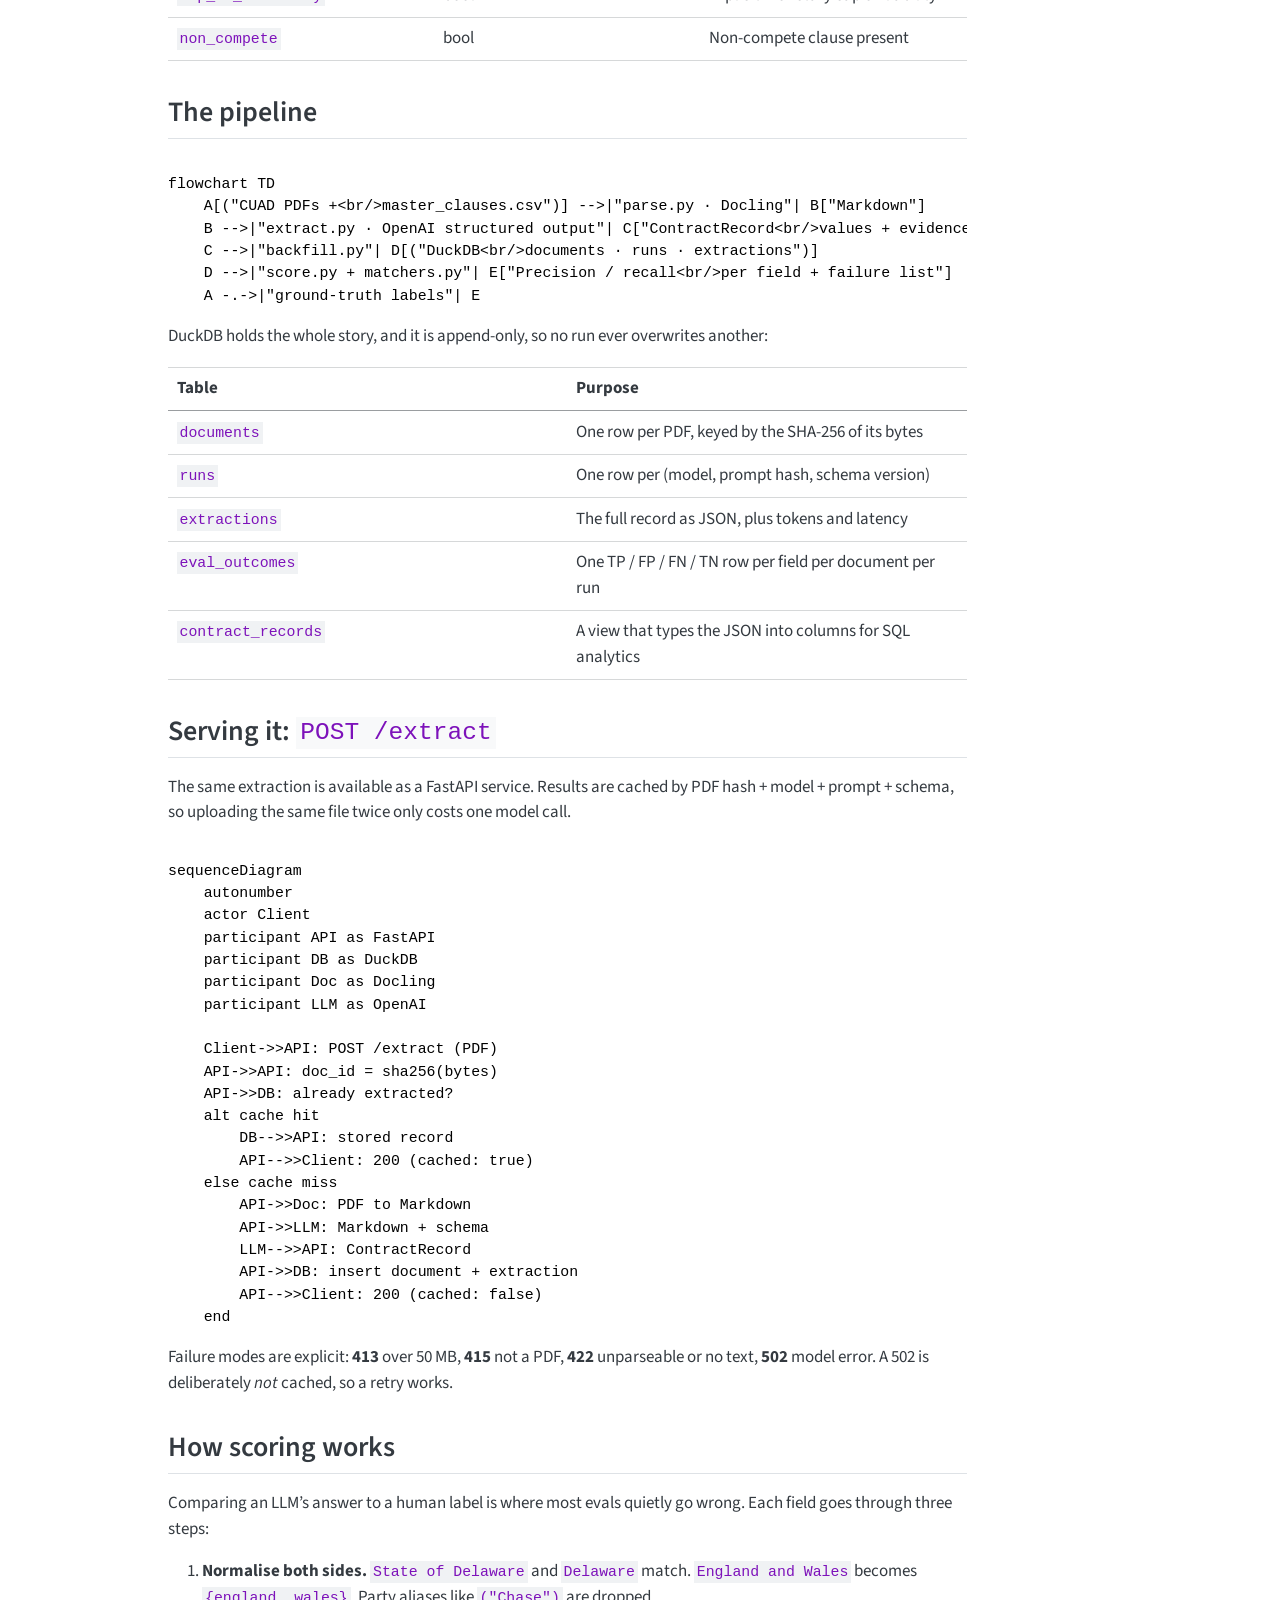
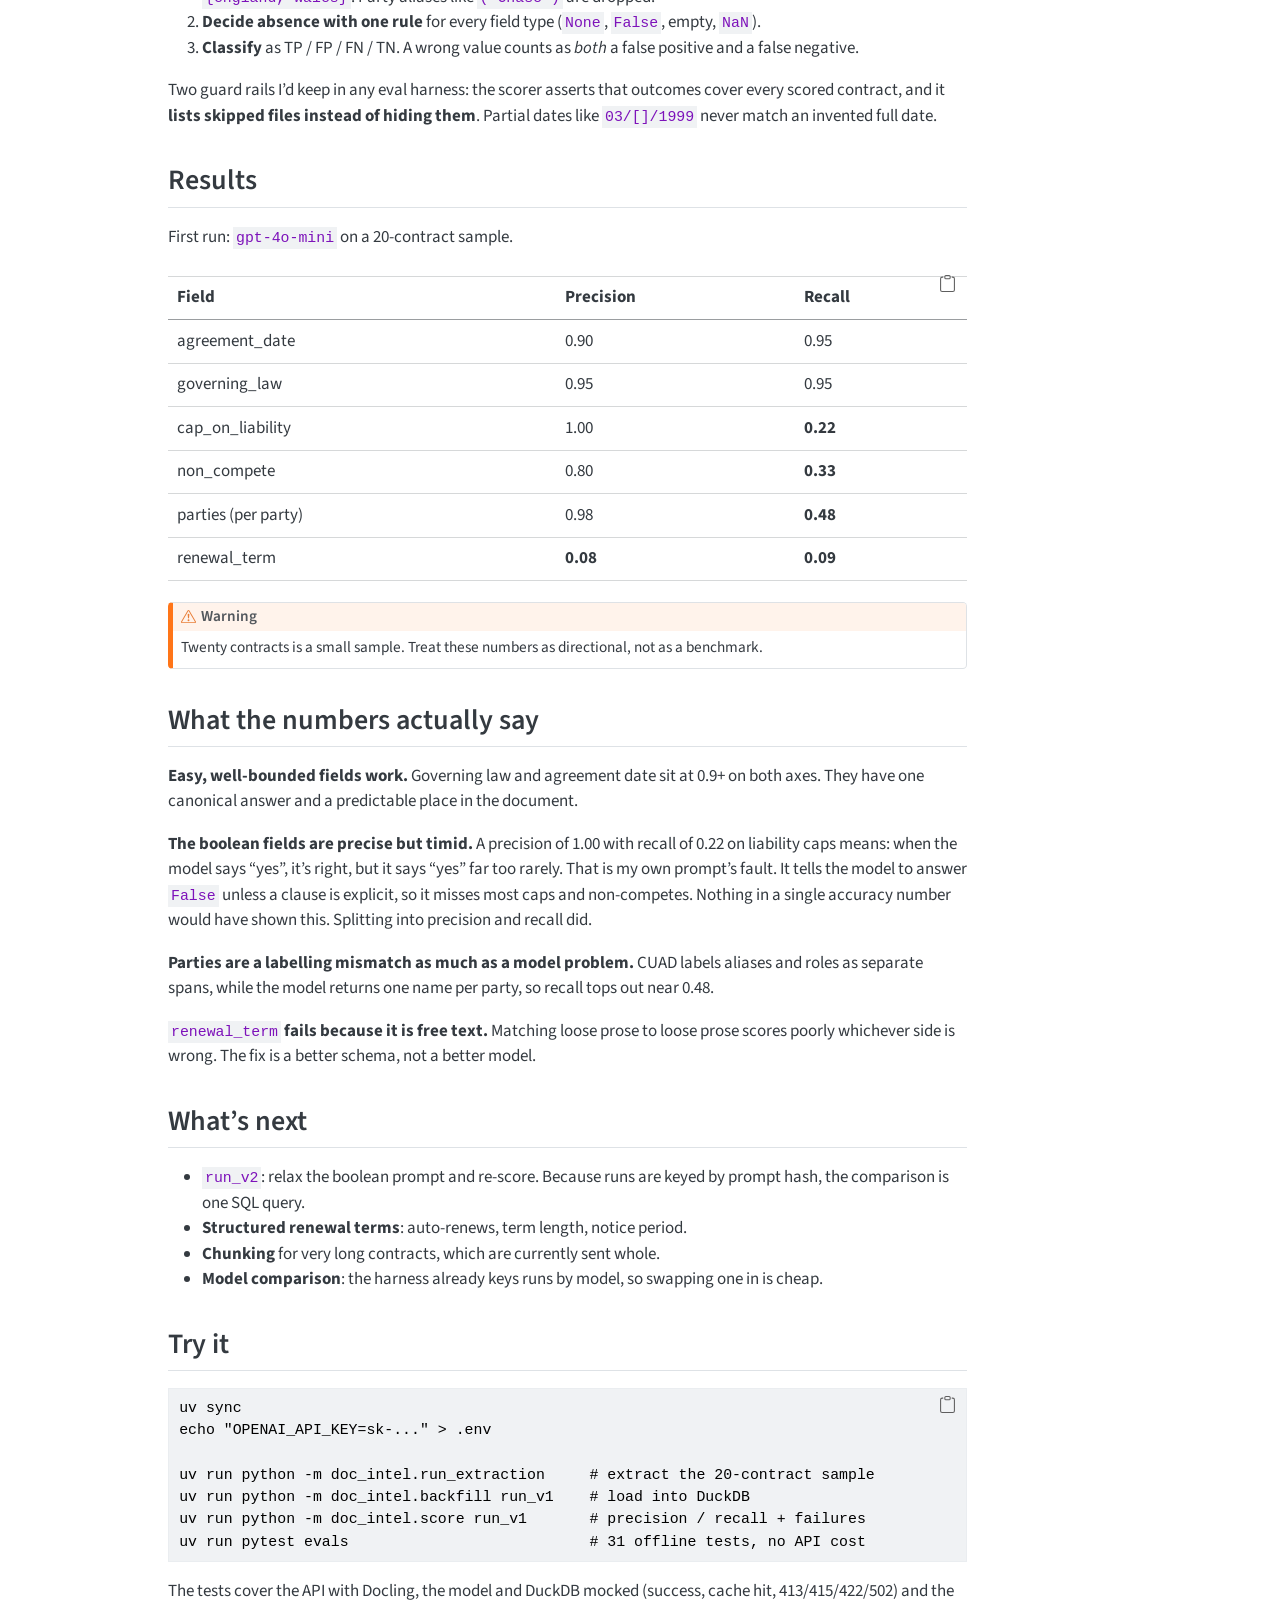
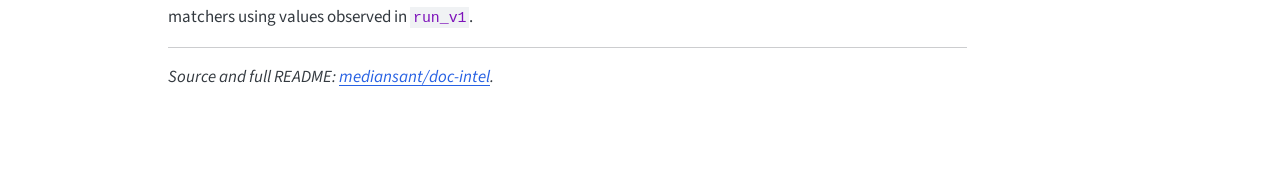
==== commit c103bd97: "Built site for gh-pages" ====
--- a/posts/doc-intel-contract-extraction/index.html
+++ b/posts/doc-intel-contract-extraction/index.html
@@ -167,7 +167,7 @@
   <div class="quarto-title-banner page-columns page-full">
     <div class="quarto-title column-body">
       <h1 class="title">Getting JSON out of contracts is easy. Proving it’s right is the project.</h1>
-            <p class="subtitle lead">An LLM pipeline for legal contracts, scored field by field against 510 expert-labelled agreements</p>
+            <p class="subtitle lead">An LLM pipeline for legal contracts, scored field by field against CUAD expert labels</p>
                   <div>
         <div class="description">
           PDF to Markdown to typed record to DuckDB, with precision and recall per field. What the numbers said, and why the honest ones are the interesting ones.
@@ -262,7 +262,7 @@
 </tr>
 <tr class="even">
 <td><strong>Ground truth</strong></td>
-<td>Results are scored against 510 CUAD contracts, per field, as precision and recall.</td>
+<td>Results are scored against CUAD expert labels (510 labelled contracts available, 20 scored so far), per field, as precision and recall.</td>
 </tr>
 <tr class="odd">
 <td><strong>Reproducible runs</strong></td>
